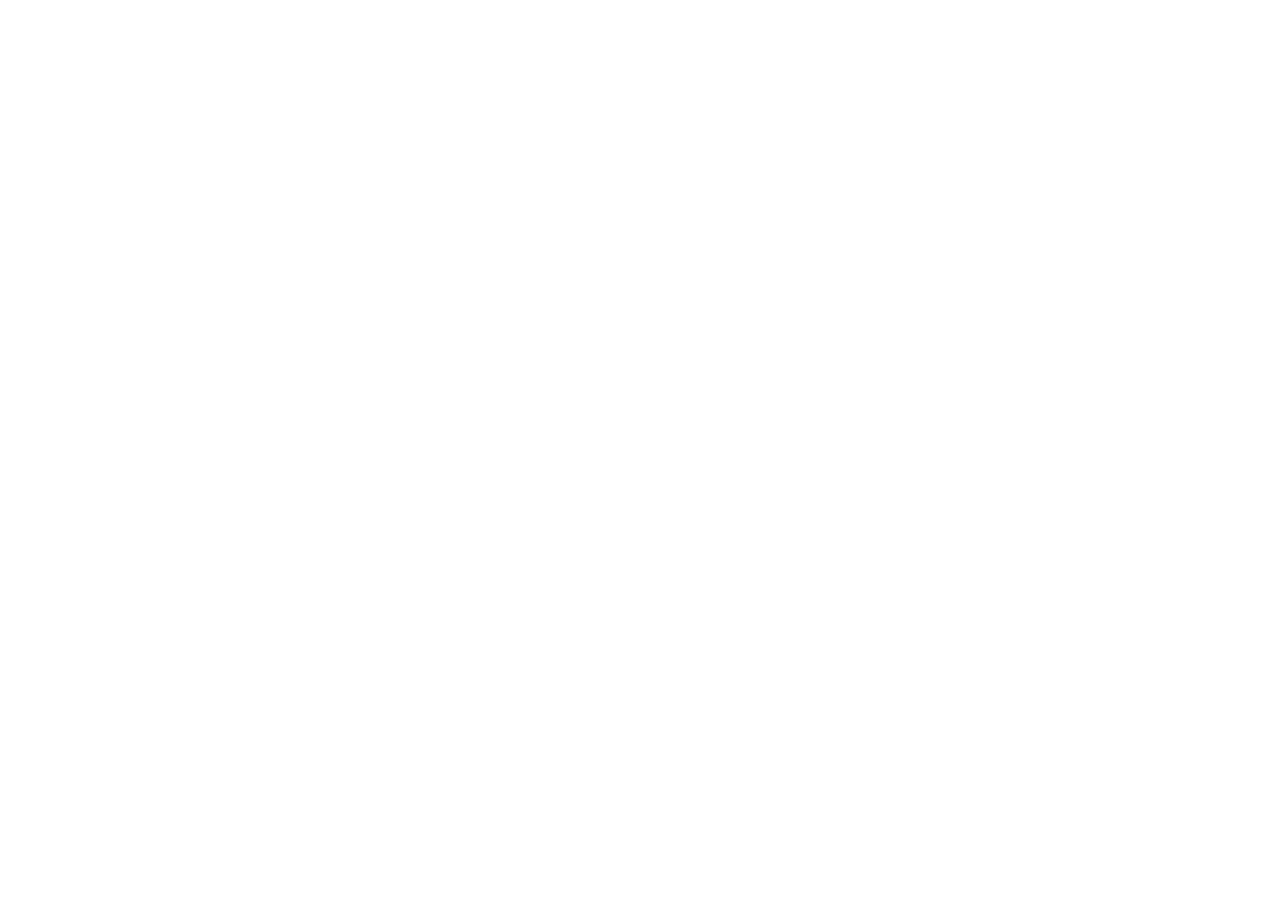
==== index.html @ 6d5dfc8a "add an necessary file to project" ====
<!DOCTYPE html>
<html lang="en">
<head>
    <meta charset="UTF-8">
    <meta name="viewport" content="width=device-width, initial-scale=1.0">
    <title>Youtube Clone Website</title>
</head>
<body>
    
</body>
</html>
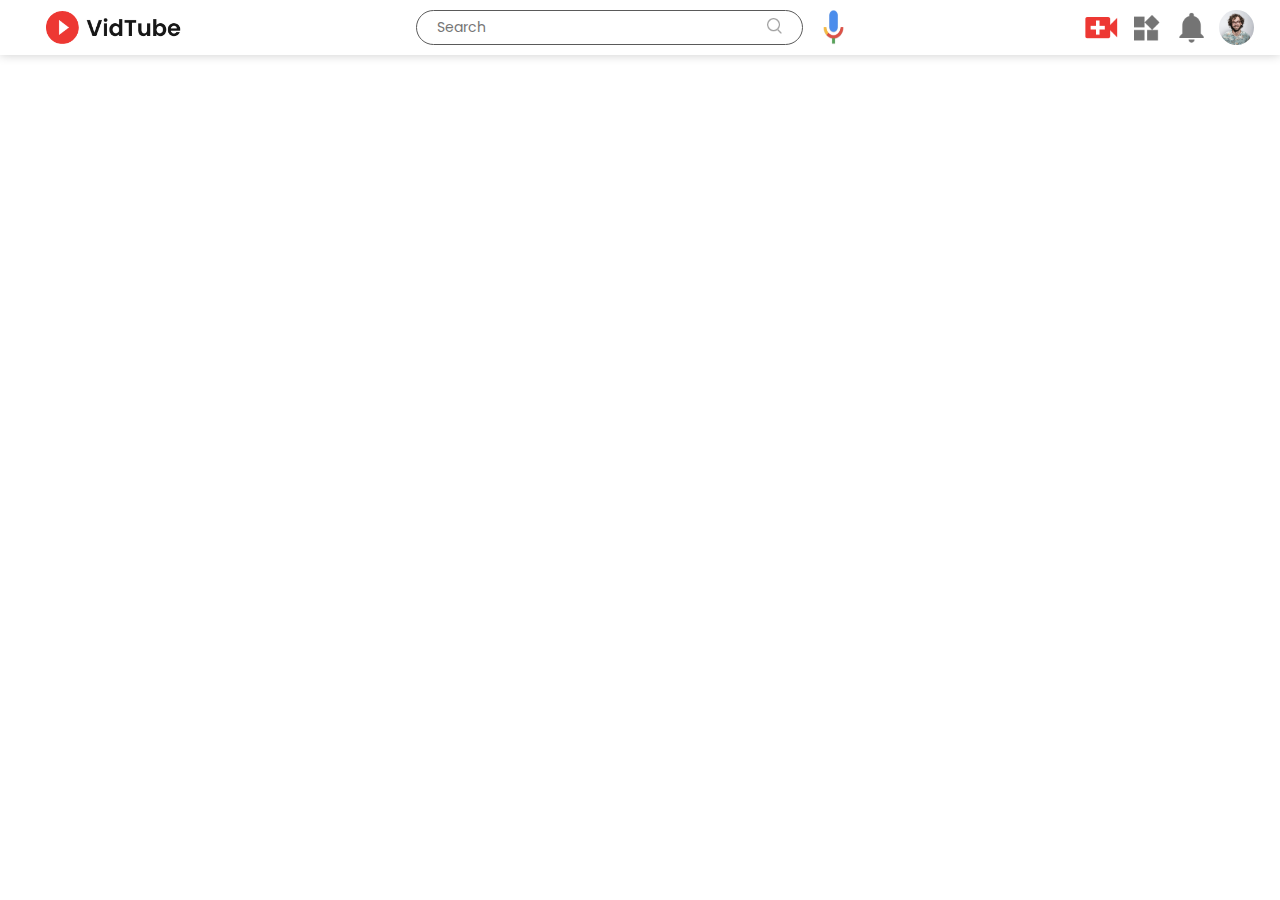
==== commit 3cfc7722: "finish navbar" ====
--- a/index.html
+++ b/index.html
@@ -1,11 +1,46 @@
 <!DOCTYPE html>
 <html lang="en">
-<head>
-    <meta charset="UTF-8">
-    <meta name="viewport" content="width=device-width, initial-scale=1.0">
+  <head>
+    <meta charset="UTF-8" />
+    <meta name="viewport" content="width=device-width, initial-scale=1.0" />
     <title>Youtube Clone Website</title>
-</head>
-<body>
-    
-</body>
-</html>+
+    <link rel="stylesheet" href="./assets/style/style.css" />
+  </head>
+  <body>
+    <nav class="div_flex">
+      <div class="left">
+        <img src="./assets/images/menu.png" alt="" class="nav_menu" id="menu" />
+        <img src="./assets/images/logo.png" alt="" class="nav_logo" />
+      </div>
+      <div class="middle">
+        <div class="search_box">
+          <input
+            type="search"
+            name="search"
+            class="input_search"
+            id="search"
+            placeholder="Search"
+            aria-label="search"
+          />
+          <a href="#">
+            <img src="./assets/images/search.png" alt="" />
+          </a>
+        </div>
+        <img
+          src="./assets/images/voice-search.png"
+          alt=""
+          class="voice_search"
+        />
+      </div>
+      <div class="right">
+        <img src="./assets/images/upload.png" alt="" />
+        <img src="./assets//images/more.png" alt="" />
+        <img src="./assets//images/notification.png" alt="" />
+        <img src="./assets//images/Jack.png" alt="" class="user_icon" />
+      </div>
+    </nav>
+    <!-- container -->
+  
+  </body>
+</html>
--- a/assets/style/style.css
+++ b/assets/style/style.css
@@ -0,0 +1,121 @@
+@import './reset.css';
+
+@import url('https://fonts.googleapis.com/css2?family=Poppins:ital,wght@0,400;0,500;0,700;0,800;1,200&display=swap');
+
+
+:root {
+    --color-gary-2: #5a5a5a;
+    --color-gray-1:#ccc;
+    --box-shadow: 0 0 10px rgba(0, 0, 0, 0.2)
+}
+
+* {
+    font-family: 'Poppins', sans-serif;
+    box-sizing: border-box;
+    padding: 0;
+    margin: 0;
+}
+
+a {
+    text-decoration: none;
+    color: var(--color-gary-2);
+}
+
+
+
+
+.div_flex {
+    display: flex;
+    align-items: center;
+}
+
+nav {
+    padding: 10px 2%;
+    justify-content: space-between;
+    background-color: #fff;
+    position: sticky;
+    top: 0;
+    box-shadow: var(--box-shadow);
+    z-index: 10;
+}
+
+nav .right {
+    display: flex;
+    justify-content: end;
+}
+
+nav .right img {
+
+    width: 35px;
+    margin-top: 20px;
+    text-align: end;
+    margin: 0 5px;
+
+
+}
+
+nav .right .user_icon {
+    width: 35px;
+    border-radius: 50%;
+    margin-right: 0;
+
+}
+
+nav .middle{
+    display: flex;
+    justify-content: center;
+    width: 35%;
+    margin: 0 auto;
+}
+nav .middle .search_box{
+    width: 90%;
+    border: 1px solid var(--color-gary-2);
+    border-radius: 30px;
+    padding: 6px 4px;
+    display: flex;
+    justify-content: center;
+    align-items: center;
+    
+    
+}
+nav .middle .search_box .input_search{
+    outline: 0;
+    border: 0;
+    width: 85%;
+    font-size: 14px;
+    margin-right: 10px;
+}
+nav .middle .search_box a img{
+    width: 15px;
+}
+nav .middle .voice_search{
+    width: 21px;
+    margin-left: 20px;
+}
+nav .left {
+    display: flex;
+    align-items: center;
+}
+
+nav .left .nav_menu {
+    width: 50px;
+    cursor: pointer;
+    display: none;
+}
+
+nav .left .nav_logo {
+    width: 135px;
+    margin-left: 20px;
+}
+/* container */
+
+.container{
+    display: grid;
+    grid-template-columns: 15% 85%;
+    height: 100vh;
+ 
+ 
+}
+/* side bar*/
+
+
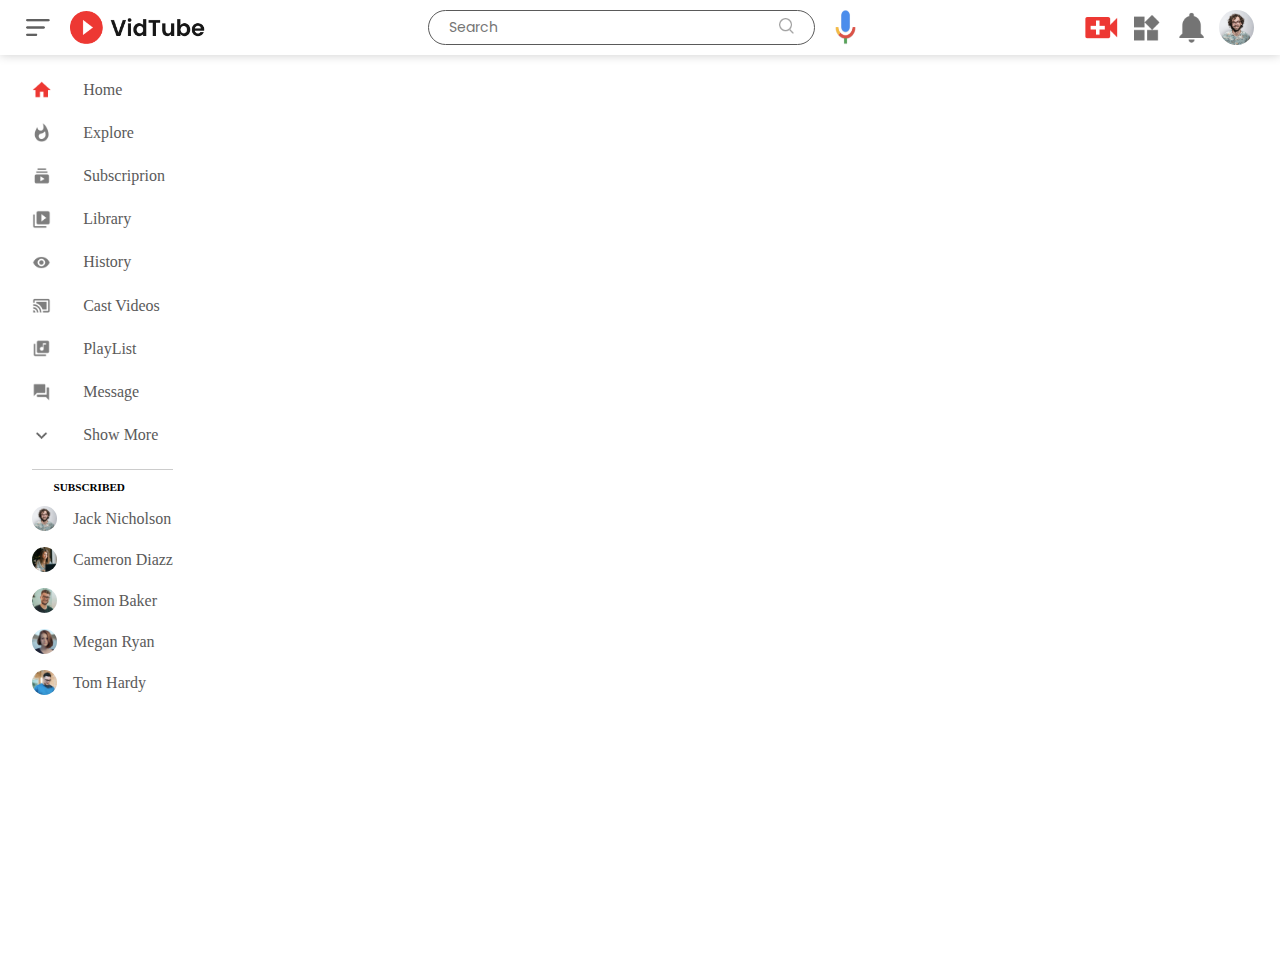
==== commit 1df03fee: "finish sidebar menu and we want to start main and add js file for small sidebar when we click menu-i" ====
--- a/index.html
+++ b/index.html
@@ -41,6 +41,83 @@
       </div>
     </nav>
     <!-- container -->
-  
+    <div class="container">
+      <!-- sidebar -->
+      <aside>
+        <div class="shortcut_link">
+          <ul>
+            <li>
+              <a href="#"
+                ><img src="./assets/images/home.png" alt="" />
+                <p>Home</p></a
+              >
+            </li>
+            <li>
+              <a href="#"
+                ><img src="./assets/images/explore.png" alt="" />
+                <p>Explore</p></a
+              >
+            </li>
+            <li>
+              <a href="#"
+                ><img src="./assets/images/subscriprion.png" alt="" />
+                <p>Subscriprion</p></a
+              >
+            </li>
+            <li>
+              <a href="#"
+                ><img src="./assets/images/library.png" alt="" />
+                <p>Library</p></a
+              >
+            </li>
+            <li>
+              <a href="#"
+                ><img src="./assets/images/history.png" alt="" />
+                <p>History</p></a
+              >
+            </li>
+            <li>
+              <a href="#"
+                ><img src="./assets/images/cast.png" alt="" />
+                <p>Cast Videos</p></a
+              >
+            </li>
+            <li>
+              <a href="#"
+                ><img src="./assets/images/playlist.png" alt="" />
+                <p>PlayList</p></a
+              >
+            </li>
+            <li>
+              <a href="#"
+                ><img src="./assets/images/messages.png" alt="" />
+                <p>Message</p></a
+              >
+            </li>
+            <li>
+              <a href="#"
+                ><img src="./assets/images/show-more.png" alt="" />
+                <p>Show More</p></a
+              >
+            </li>
+          </ul>
+        </div>
+        <div class="subscribed_list">
+          <h2 >subscribed</h2>
+            <a href="#"><img src="./assets/images/Jack.png" alt=""><p>Jack Nicholson</p></a>
+            <a href="#"><img src="./assets/images/cameron.png" alt=""><p>Cameron Diazz</p></a>
+            <a href="#"><img src="./assets/images/simon.png" alt=""><p>Simon Baker</p></a>
+            <a href="#"><img src="./assets/images/megan.png" alt=""><p>Megan Ryan</p></a>
+            <a href="#"><img src="./assets/images/tom.png" alt=""><p>Tom Hardy</p></a>
+
+        
+   
+        </div>
+      </aside>
+       <!-- ----------main----------  -->
+      <main></main>
+    </div>
+
+    <script src="./assets/js/script.js"></script>
   </body>
 </html>
--- a/assets/style/style.css
+++ b/assets/style/style.css
@@ -5,7 +5,7 @@
 
 :root {
     --color-gary-2: #5a5a5a;
-    --color-gray-1:#ccc;
+    --color-gray-1: #ccc;
     --box-shadow: 0 0 10px rgba(0, 0, 0, 0.2)
 }
 
@@ -61,13 +61,14 @@
 
 }
 
-nav .middle{
+nav .middle {
     display: flex;
     justify-content: center;
     width: 35%;
     margin: 0 auto;
 }
-nav .middle .search_box{
+
+nav .middle .search_box {
     width: 90%;
     border: 1px solid var(--color-gary-2);
     border-radius: 30px;
@@ -75,47 +76,134 @@
     display: flex;
     justify-content: center;
     align-items: center;
-    
-    
-}
-nav .middle .search_box .input_search{
+
+
+}
+
+nav .middle .search_box .input_search {
     outline: 0;
     border: 0;
     width: 85%;
     font-size: 14px;
     margin-right: 10px;
 }
-nav .middle .search_box a img{
+
+nav .middle .search_box a img {
     width: 15px;
 }
-nav .middle .voice_search{
+
+nav .middle .voice_search {
     width: 21px;
     margin-left: 20px;
 }
+
 nav .left {
     display: flex;
     align-items: center;
 }
 
 nav .left .nav_menu {
-    width: 50px;
+    width: 1.5rem;
     cursor: pointer;
-    display: none;
+   
 }
 
 nav .left .nav_logo {
     width: 135px;
     margin-left: 20px;
 }
+
 /* container */
 
-.container{
+.container {
     display: grid;
     grid-template-columns: 15% 85%;
     height: 100vh;
- 
- 
-}
+
+
+}
+
 /* side bar*/
 
 
+.container aside {
+    background: #fff;
+    position: fixed;
+    top: 0;
+    margin-top: 5rem;
+    padding-left: 2rem;
+    height: 100vh;
+}
+
+.container aside .shortcut_link {
+    border-bottom: 1px solid var(--color-gray-1);
+}
+
+.container aside .shortcut_link ul li a {
+    display: flex;
+    gap: 2rem;
+    align-items: center;
+    margin-bottom: 1.5rem;
+    width: fit-content;
+    flex-wrap: wrap;
+
+}
+
+.container aside .shortcut_link ul li a:hover {
+    color: red;
+}
+
+.container aside .shortcut_link ul li a img {
+    width: 1.2rem;
+}
+
+.container aside .shortcut_link ul li a p {
+    font-size: 1rem;
+}
+/* Subscribed */
+
+.container .subscribed_list {
+    display: flex;
+    justify-content: center;
+   
+    flex-direction: column;
+    flex-wrap: wrap;
+}
+.container .subscribed_list h2{
+    font-size: 0.7rem;
+    text-align: right;
+    font-weight: 700;
+    text-transform: uppercase;
+    margin: 0.8rem 0;
+    margin-right: 3rem;
+
+}
+.container .subscribed_list a{
+    display: flex;
+    align-items:center;
+    width: fit-content;
+    flex-wrap: wrap;
+    margin-bottom: 1rem;
+
+}
+.container .subscribed_list a img{
+    width: 25px;
+    border-radius: 50%;
+    margin-right: 1rem;
+}
+/* small */
+.small_aside{
+    width: 5%;
+    
+}
+.small_aside p{
+    display: none;
+}
+.small_aside h2{
+    display: none;
+}
+.small_aside .shortcut_link{
+    margin-bottom: 11px;
+    width: 2rem;
+}
+/* ----------main---------- */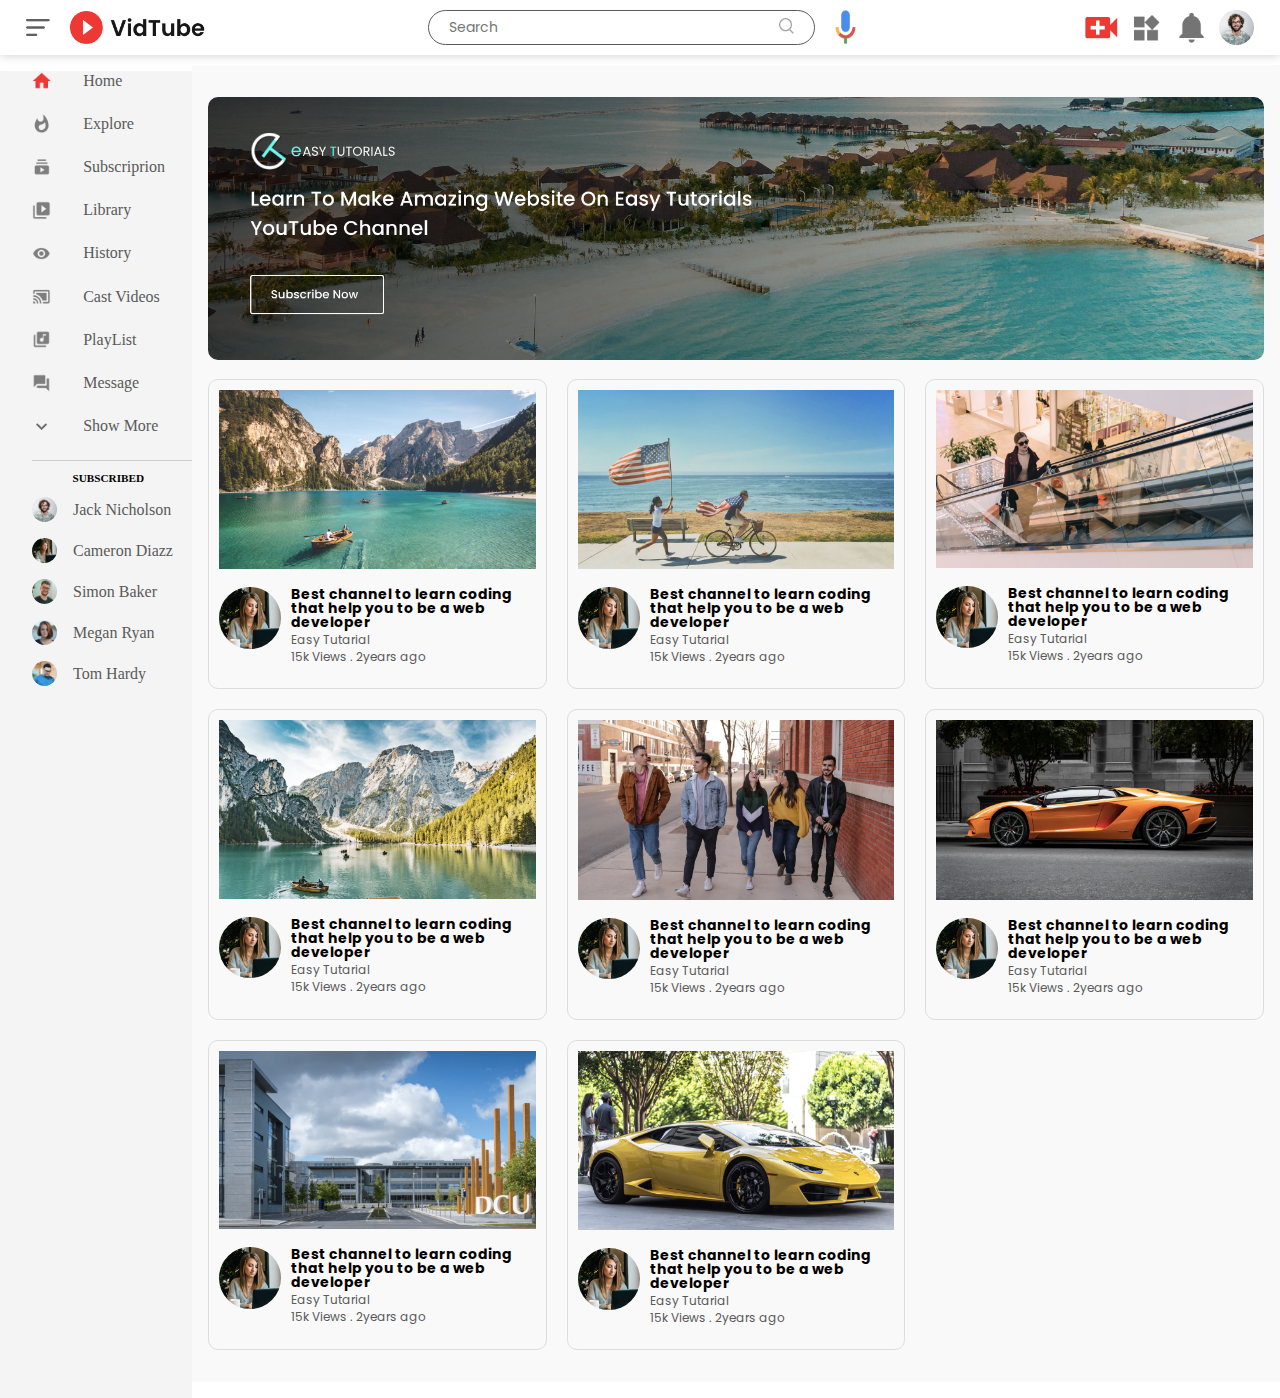
==== commit da4c10b0: "finish main section and i want to responsive for other devices" ====
--- a/index.html
+++ b/index.html
@@ -23,9 +23,7 @@
             placeholder="Search"
             aria-label="search"
           />
-          <a href="#">
-            <img src="./assets/images/search.png" alt="" />
-          </a>
+          <a href="#"><img src="./assets/images/search.png" alt="" /></a>
         </div>
         <img
           src="./assets/images/voice-search.png"
@@ -103,19 +101,239 @@
           </ul>
         </div>
         <div class="subscribed_list">
-          <h2 >subscribed</h2>
-            <a href="#"><img src="./assets/images/Jack.png" alt=""><p>Jack Nicholson</p></a>
-            <a href="#"><img src="./assets/images/cameron.png" alt=""><p>Cameron Diazz</p></a>
-            <a href="#"><img src="./assets/images/simon.png" alt=""><p>Simon Baker</p></a>
-            <a href="#"><img src="./assets/images/megan.png" alt=""><p>Megan Ryan</p></a>
-            <a href="#"><img src="./assets/images/tom.png" alt=""><p>Tom Hardy</p></a>
-
-        
-   
+          <h2>subscribed</h2>
+          <a href="#"
+            ><img src="./assets/images/Jack.png" alt="" />
+            <p>Jack Nicholson</p></a
+          >
+          <a href="#"
+            ><img src="./assets/images/cameron.png" alt="" />
+            <p>Cameron Diazz</p></a
+          >
+          <a href="#"
+            ><img src="./assets/images/simon.png" alt="" />
+            <p>Simon Baker</p></a
+          >
+          <a href="#"
+            ><img src="./assets/images/megan.png" alt="" />
+            <p>Megan Ryan</p></a
+          >
+          <a href="#"
+            ><img src="./assets/images/tom.png" alt="" />
+            <p>Tom Hardy</p></a
+          >
         </div>
       </aside>
-       <!-- ----------main----------  -->
-      <main></main>
+      <!-- ----------main----------  -->
+      <main class="main">
+        <div class="banner">
+          <img src="./assets/images/banner.png" alt="" />
+        </div>
+        <div class="card_list">
+          <div class="card">
+            <div class="card_img">
+              <a href=""
+                ><img
+                  src="./assets/images/thumbnail1.png"
+                  class="thumbna"
+                  alt=""
+              /></a>
+            </div>
+            <div class="card_user">
+              <div class="card_user_img">
+                <img src="./assets/images/cameron.png" alt="" />
+              </div>
+
+              <div class="info">
+                <a href="">
+                  <h4>
+                    Best channel to learn coding that help you to be a web
+                    developer
+                  </h4></a
+                >
+
+                <p>Easy Tutarial</p>
+                <p>15k Views . 2years ago</p>
+              </div>
+            </div>
+          </div>
+          <div class="card">
+            <div class="card_img">
+              <a href=""
+                ><img
+                  src="./assets/images/thumbnail2.png"
+                  class="thumbna"
+                  alt=""
+              /></a>
+            </div>
+            <div class="card_user">
+              <div class="card_user_img">
+                <img src="./assets/images/cameron.png" alt="" />
+              </div>
+
+              <div class="info">
+                <h4>
+                  Best channel to learn coding that help you to be a web
+                  developer
+                </h4>
+
+                <p>Easy Tutarial</p>
+                <p>15k Views . 2years ago</p>
+              </div>
+            </div>
+          </div>
+          <div class="card">
+            <div class="card_img">
+              <a href=""
+                ><img
+                  src="./assets/images/thumbnail3.png"
+                  class="thumbna"
+                  alt=""
+              /></a>
+            </div>
+            <div class="card_user">
+              <div class="card_user_img">
+                <img src="./assets/images/cameron.png" alt="" />
+              </div>
+
+              <div class="info">
+                <h4>
+                  Best channel to learn coding that help you to be a web
+                  developer
+                </h4>
+
+                <p>Easy Tutarial</p>
+                <p>15k Views . 2years ago</p>
+              </div>
+            </div>
+          </div>
+          <div class="card">
+            <div class="card_img">
+              <a href=""
+                ><img
+                  src="./assets/images/thumbnail4.png"
+                  class="thumbna"
+                  alt=""
+              /></a>
+            </div>
+            <div class="card_user">
+              <div class="card_user_img">
+                <img src="./assets/images/cameron.png" alt="" />
+              </div>
+
+              <div class="info">
+                <h4>
+                  Best channel to learn coding that help you to be a web
+                  developer
+                </h4>
+
+                <p>Easy Tutarial</p>
+                <p>15k Views . 2years ago</p>
+              </div>
+            </div>
+          </div>
+          <div class="card">
+            <div class="card_img">
+              <a href=""
+                ><img
+                  src="./assets/images/thumbnail5.png"
+                  class="thumbna"
+                  alt=""
+              /></a>
+            </div>
+            <div class="card_user">
+              <div class="card_user_img">
+                <img src="./assets/images/cameron.png" alt="" />
+              </div>
+
+              <div class="info">
+                <h4>
+                  Best channel to learn coding that help you to be a web
+                  developer
+                </h4>
+
+                <p>Easy Tutarial</p>
+                <p>15k Views . 2years ago</p>
+              </div>
+            </div>
+          </div>
+          <div class="card">
+            <div class="card_img">
+              <a href=""
+                ><img
+                  src="./assets/images/thumbnail6.png"
+                  class="thumbna"
+                  alt=""
+              /></a>
+            </div>
+            <div class="card_user">
+              <div class="card_user_img">
+                <img src="./assets/images/cameron.png" alt="" />
+              </div>
+
+              <div class="info">
+                <h4>
+                  Best channel to learn coding that help you to be a web
+                  developer
+                </h4>
+
+                <p>Easy Tutarial</p>
+                <p>15k Views . 2years ago</p>
+              </div>
+            </div>
+          </div>
+          <div class="card">
+            <div class="card_img">
+              <a href=""
+                ><img
+                  src="./assets/images/thumbnail7.png"
+                  class="thumbna"
+                  alt=""
+              /></a>
+            </div>
+            <div class="card_user">
+              <div class="card_user_img">
+                <img src="./assets/images/cameron.png" alt="" />
+              </div>
+
+              <div class="info">
+                <h4>
+                  Best channel to learn coding that help you to be a web
+                  developer
+                </h4>
+
+                <p>Easy Tutarial</p>
+                <p>15k Views . 2years ago</p>
+              </div>
+            </div>
+          </div>
+          <div class="card">
+            <div class="card_img">
+              <a href=""
+                ><img
+                  src="./assets/images/thumbnail8.png"
+                  class="thumbna"
+                  alt=""
+              /></a>
+            </div>
+            <div class="card_user">
+              <div class="card_user_img">
+                <img src="./assets/images/cameron.png" alt="" />
+              </div>
+
+              <div class="info">
+                <h4>
+                  Best channel to learn coding that help you to be a web
+                  developer
+                </h4>
+
+                <p>Easy Tutarial</p>
+                <p>15k Views . 2years ago</p>
+              </div>
+            </div>
+          </div>
+        </div>
+      </main>
     </div>
 
     <script src="./assets/js/script.js"></script>
--- a/assets/style/style.css
+++ b/assets/style/style.css
@@ -6,7 +6,10 @@
 :root {
     --color-gary-2: #5a5a5a;
     --color-gray-1: #ccc;
-    --box-shadow: 0 0 10px rgba(0, 0, 0, 0.2)
+    --main--background:#f9f9f9;
+    --color-black:#000;
+    --box-shadow: 0 0 10px rgba(0, 0, 0, 0.2);
+
 }
 
 * {
@@ -119,20 +122,22 @@
     display: grid;
     grid-template-columns: 15% 85%;
     height: 100vh;
-
-
+}
+.small_container{
+    grid-template-columns: 5% 93%;
 }
 
 /* side bar*/
 
 
 .container aside {
-    background: #fff;
-    position: fixed;
-    top: 0;
-    margin-top: 5rem;
+    background-color: #f4f4f4;
+    /* position: fixed; */
+   
+    margin-top: 1rem;
     padding-left: 2rem;
-    height: 100vh;
+    height: 100%;
+   
 }
 
 .container aside .shortcut_link {
@@ -193,7 +198,7 @@
 }
 /* small */
 .small_aside{
-    width: 5%;
+    width: 100%;
     
 }
 .small_aside p{
@@ -206,4 +211,68 @@
     margin-bottom: 11px;
     width: 2rem;
 }
-/* ----------main---------- */+/* ----------main---------- */
+
+main{
+    background-color: var(--main--background);
+    padding:2rem 1rem ;
+    margin-top: 10px;
+   
+
+}
+main .banner{
+    width: 100%;
+    
+}
+main .banner img{
+    width: 100%;
+    border-radius: 10px;
+}
+main .card_list{
+    display: grid;
+    grid-template-columns: repeat(auto-fit,minmax(260px,1fr));
+    gap: 20px;
+    margin-top: 1rem;
+}
+main .card{
+    border: 1px solid #ddd;
+    padding: 10px;
+    border-radius: 10px;
+}
+main .card .card_img img{
+    width: 100%;
+    height: auto;
+}
+main .card .card_user {
+    display: flex;
+    margin: 15px 0;
+    gap: 10px;
+   
+    justify-content: space-between;
+   
+}
+ main .card .card_user .card_user_img{
+    width: 40%;
+ }
+main .card .card_user img{
+    width: 100%;
+
+    margin-right: 30px;
+    border-radius: 50%;
+}
+main .card .card_user .info h4{
+    font-size: 14px;
+    font-weight: 700;
+    color: var(--color-black);
+    line-height: 1;
+    display: block;
+  
+
+}
+main .card .card_user .info p{
+    font-size: 12px;
+    margin-top: 5px;
+    color: var(--color-gary-2);
+
+
+}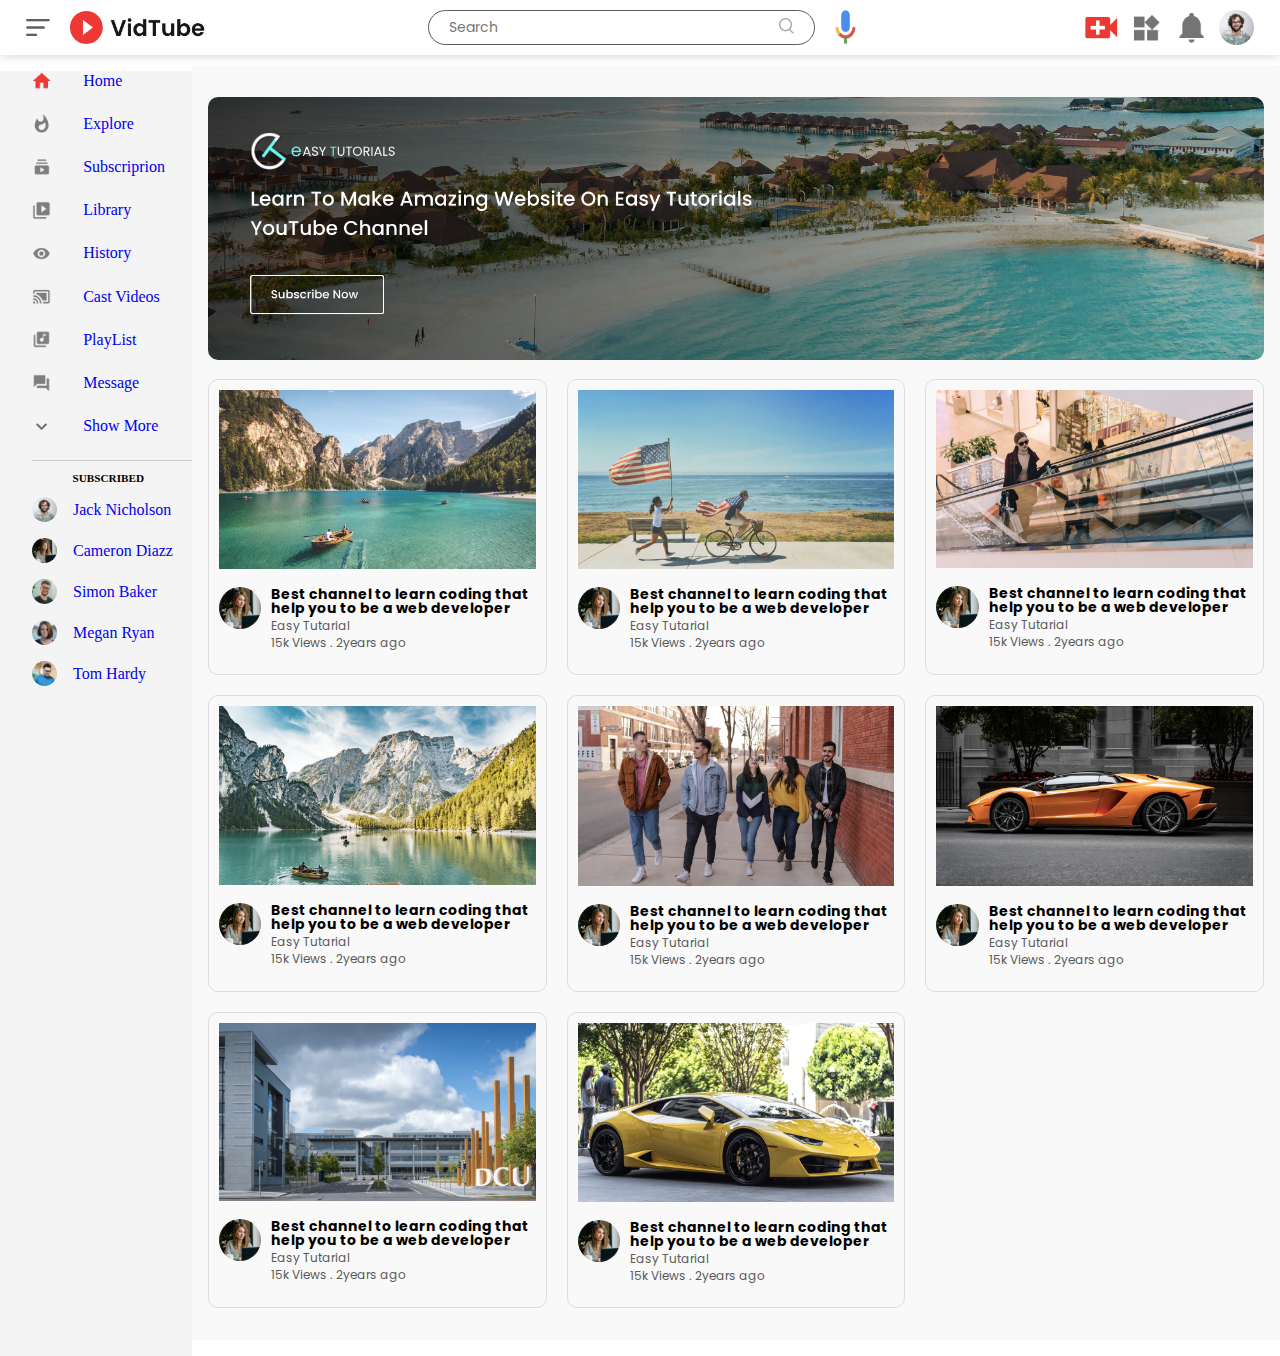
==== commit d2550db4: "video_page files and chaing in assets files" ====
--- a/index.html
+++ b/index.html
@@ -132,7 +132,7 @@
         <div class="card_list">
           <div class="card">
             <div class="card_img">
-              <a href=""
+              <a href="./Video_Page/video.html"
                 ><img
                   src="./assets/images/thumbnail1.png"
                   class="thumbna"
@@ -145,7 +145,7 @@
               </div>
 
               <div class="info">
-                <a href="">
+                <a href="./Video_Page/video.html">
                   <h4>
                     Best channel to learn coding that help you to be a web
                     developer
--- a/assets/style/style.css
+++ b/assets/style/style.css
@@ -6,8 +6,8 @@
 :root {
     --color-gary-2: #5a5a5a;
     --color-gray-1: #ccc;
-    --main--background:#f9f9f9;
-    --color-black:#000;
+    --main--background: #f9f9f9;
+    --color-black: #000;
     --box-shadow: 0 0 10px rgba(0, 0, 0, 0.2);
 
 }
@@ -21,7 +21,13 @@
 
 a {
     text-decoration: none;
-    color: var(--color-gary-2);
+    /* color: var(--color-gary-2); */
+}
+hr{
+    border: 0;
+    height: 1px;
+    margin-top: 10px 0;
+    background-color: var(--color-gray-1);
 }
 
 
@@ -108,7 +114,7 @@
 nav .left .nav_menu {
     width: 1.5rem;
     cursor: pointer;
-   
+
 }
 
 nav .left .nav_logo {
@@ -123,7 +129,8 @@
     grid-template-columns: 15% 85%;
     height: 100vh;
 }
-.small_container{
+
+.small_container {
     grid-template-columns: 5% 93%;
 }
 
@@ -133,11 +140,12 @@
 .container aside {
     background-color: #f4f4f4;
     /* position: fixed; */
-   
+
     margin-top: 1rem;
     padding-left: 2rem;
     height: 100%;
-   
+    transition: all 300ms 300s ease-in-out;
+
 }
 
 .container aside .shortcut_link {
@@ -165,16 +173,18 @@
 .container aside .shortcut_link ul li a p {
     font-size: 1rem;
 }
+
 /* Subscribed */
 
 .container .subscribed_list {
     display: flex;
     justify-content: center;
-   
+
     flex-direction: column;
     flex-wrap: wrap;
 }
-.container .subscribed_list h2{
+
+.container .subscribed_list h2 {
     font-size: 0.7rem;
     text-align: right;
     font-weight: 700;
@@ -183,96 +193,241 @@
     margin-right: 3rem;
 
 }
-.container .subscribed_list a{
-    display: flex;
-    align-items:center;
+
+.container .subscribed_list a {
+    display: flex;
+    align-items: center;
     width: fit-content;
     flex-wrap: wrap;
     margin-bottom: 1rem;
 
 }
-.container .subscribed_list a img{
+
+.container .subscribed_list a img {
     width: 25px;
     border-radius: 50%;
     margin-right: 1rem;
 }
+
 /* small */
-.small_aside{
-    width: 100%;
-    
-}
-.small_aside p{
+.small_aside {
+    width: 100%;
+
+}
+
+.small_aside p {
     display: none;
 }
-.small_aside h2{
+
+.small_aside h2 {
     display: none;
 }
-.small_aside .shortcut_link{
+
+.small_aside .shortcut_link {
     margin-bottom: 11px;
     width: 2rem;
 }
+
 /* ----------main---------- */
 
-main{
+main {
     background-color: var(--main--background);
-    padding:2rem 1rem ;
+    padding: 2rem 1rem;
     margin-top: 10px;
-   
-
-}
-main .banner{
-    width: 100%;
-    
-}
-main .banner img{
+
+
+}
+
+main .banner {
+    width: 100%;
+
+}
+
+main .banner img {
     width: 100%;
     border-radius: 10px;
 }
-main .card_list{
+
+main .card_list {
     display: grid;
-    grid-template-columns: repeat(auto-fit,minmax(260px,1fr));
+    grid-template-columns: repeat(auto-fit, minmax(260px, 1fr));
     gap: 20px;
     margin-top: 1rem;
 }
-main .card{
+
+main .card {
     border: 1px solid #ddd;
     padding: 10px;
     border-radius: 10px;
 }
-main .card .card_img img{
+
+main .card .card_img img {
     width: 100%;
     height: auto;
 }
+
 main .card .card_user {
     display: flex;
     margin: 15px 0;
     gap: 10px;
-   
+
     justify-content: space-between;
-   
-}
- main .card .card_user .card_user_img{
-    width: 40%;
- }
-main .card .card_user img{
+
+}
+
+main .card .card_user .card_user_img {
+    width: 5rem;
+}
+
+main .card .card_user img {
     width: 100%;
 
     margin-right: 30px;
     border-radius: 50%;
 }
-main .card .card_user .info h4{
+
+main .card .info h4 {
     font-size: 14px;
     font-weight: 700;
     color: var(--color-black);
     line-height: 1;
     display: block;
-  
-
-}
-main .card .card_user .info p{
+
+
+}
+
+main .card .info p {
     font-size: 12px;
     margin-top: 5px;
     color: var(--color-gary-2);
 
-
+}
+
+/* ========video page ========*/
+.play_container {
+    background-color: var(--main--background);
+    padding: 1rem 0 1rem 1rem;
+    margin-top: 10px;
+
+
+}
+
+.play_container .row {
+    display: flex;
+    justify-content: space-between;
+    gap: 1rem;
+
+}
+
+.play_container .row .video_play {
+    flex-basis: 63%;
+    margin-top: 1rem;
+}
+
+.play_container .row .video_play video {
+    width: 100%;
+}
+
+.play_container .row .video_play .tags {
+    margin: 0.5rem 0;
+    font-size: 12px;
+}
+
+.play_container .row h3 {
+    font-weight: 800;
+}
+.play_container .row .play_video_info{
+    display: flex;
+    justify-content: space-between;
+    margin: 2rem 0;
+    font-size: 14px;
+    color: var(--color-gary-2);
+
+}
+.play_container .row .play_video_info .views{
+    display: flex;
+}
+.play_container .row .play_video_info .links{
+    display: flex;
+    justify-content: flex-end;
+   text-align: center;
+
+}
+.play_container .row .play_video_info .links p{
+    display: flex;
+    justify-content: center;
+    align-items: center;
+}
+.play_container .row .play_video_info .links img{
+    width: 22%;
+    margin-right: 5px;
+}
+
+.play_container .row .card_list_small {
+    flex-basis: 37%;
+    grid-template-columns: 1fr;
+    gap: 0;
+}
+
+.play_container .row .card_list_small .card {
+    display: flex;
+    margin-bottom: 10px;
+    gap: 0.5rem;
+    justify-content: space-between;
+}
+
+.play_container .row .card_list_small .card_img {
+    flex-basis: 49%;
+}
+
+.play_container .row .card_list_small .info {
+    flex-basis: 49%;
+}
+
+/* media query */
+
+@media screen and (max-width:1100px) {
+
+    aside .shortcut_link ul li p,
+    .subscribed_list a p {
+        display: none;
+    }
+
+    .container {
+        grid-template-columns: 11% 88%;
+    }
+}
+
+@media screen and (max-width:952px) {
+    aside {
+        display: none;
+    }
+
+    .container {
+        grid-template-columns: 1fr;
+    }
+
+    .nav_menu {
+        display: none;
+    }
+}
+
+@media screen and (max-width:590px) {
+    .div_flex .left img {
+        width: 95px;
+    }
+
+    nav .right img,
+    nav .middle .voice_search {
+        display: none;
+    }
+
+    nav .right .user_icon {
+        display: block;
+        width: 30px;
+    }
+
+    nav .middle {
+        width: 71%;
+    }
 }